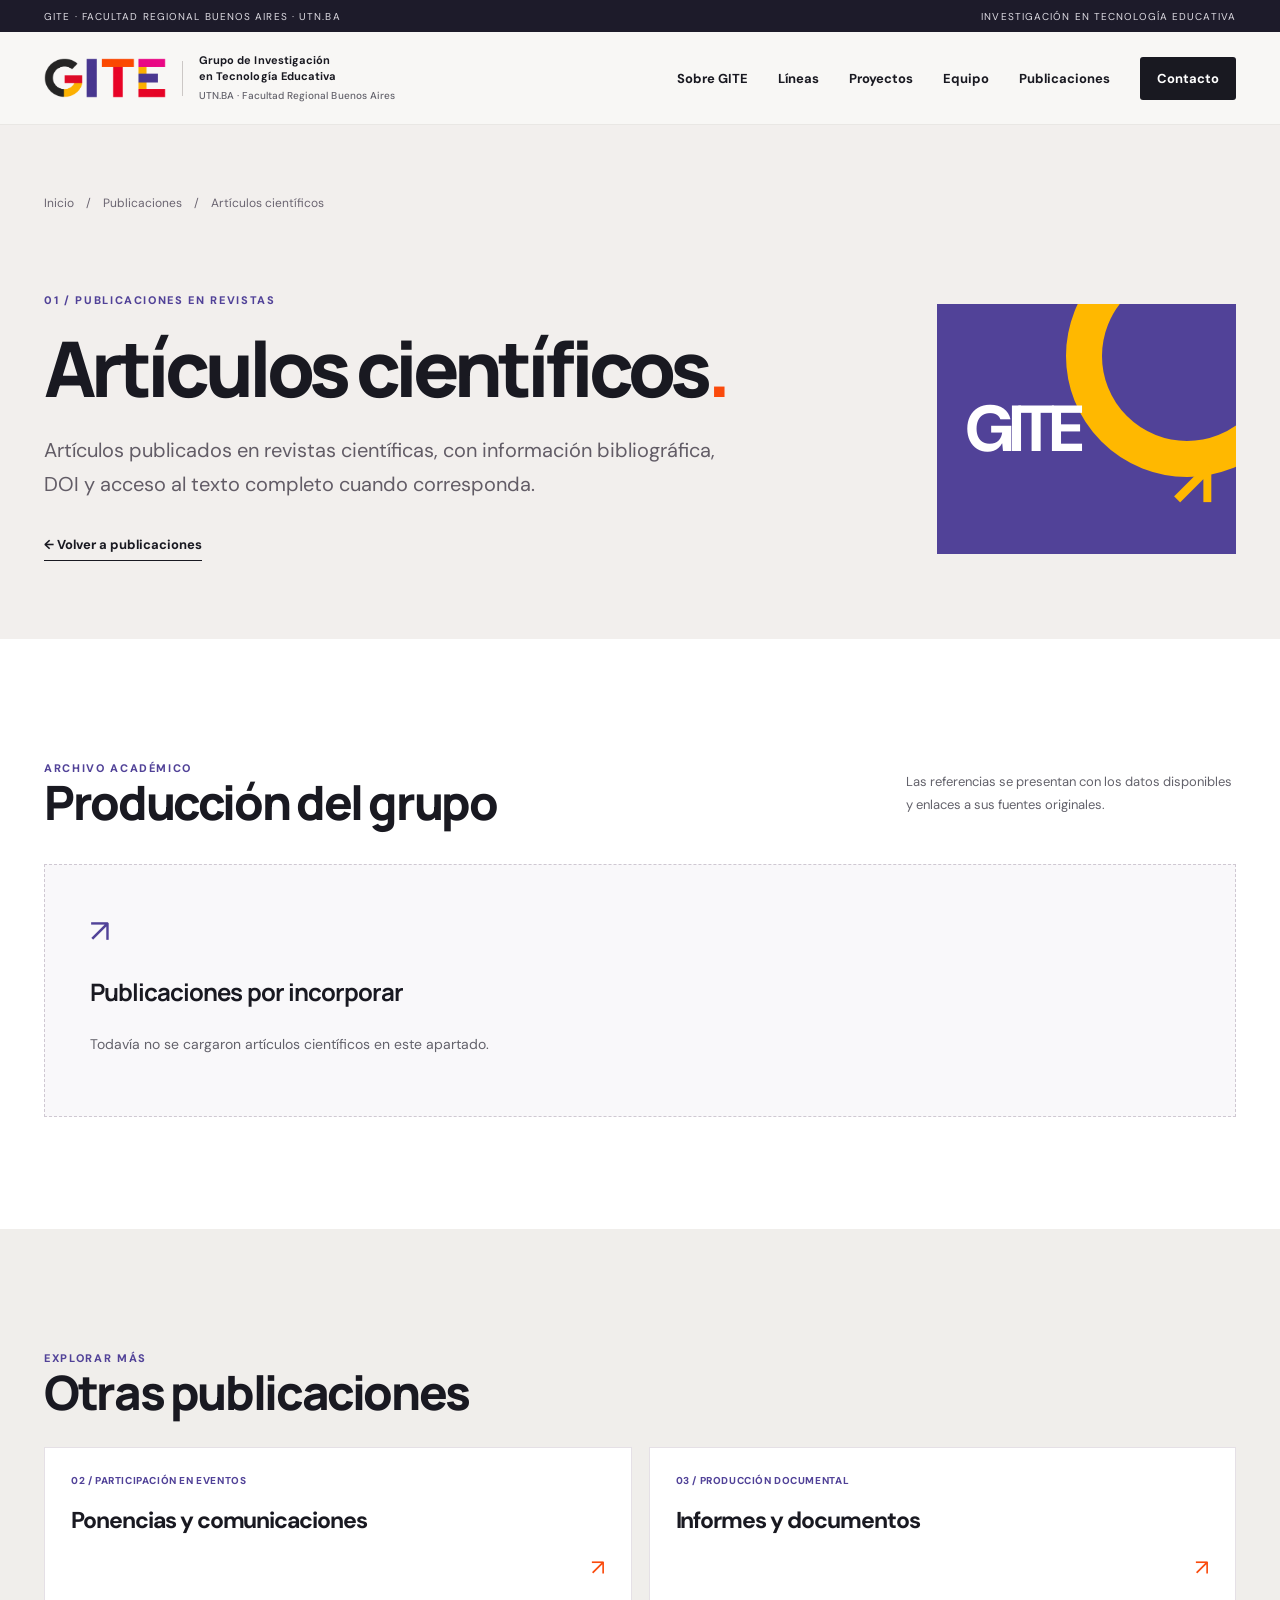
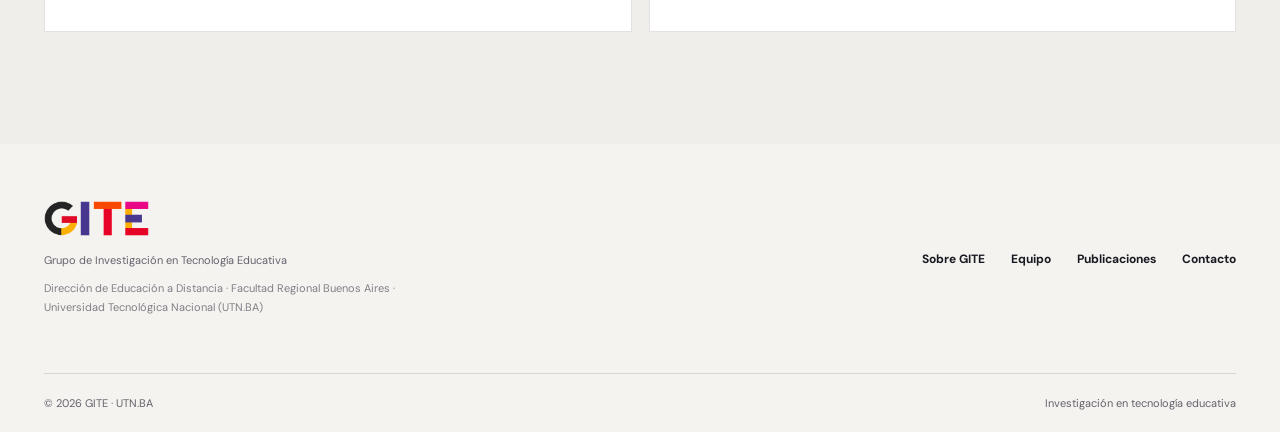
==== articulos-cientificos.html @ fa89d806 "Add files via upload" ====
<!doctype html>
<html lang="es-AR">
<head>
<meta charset="utf-8"><meta name="viewport" content="width=device-width, initial-scale=1">
<meta name="theme-color" content="#f8f7f5">
<meta name="description" content="Artículos publicados en revistas científicas, con información bibliográfica, DOI y acceso al texto completo cuando corresponda.">
<title>Artículos científicos | GITE — UTN.BA</title>
<link rel="icon" href="assets/favicon.svg" type="image/svg+xml">
<link rel="stylesheet" href="styles.css">
<script defer src="publicaciones.js"></script>
<script defer src="script.js"></script>
</head>
<body>
<a class="skip" href="#contenido">Saltar al contenido</a>
<div class="topline"><span>GITE · Facultad Regional Buenos Aires · UTN.BA</span><span>Investigación en tecnología educativa</span></div>
<header class="site-header" id="inicio"><div class="container nav-bar">
<a class="brand" href="index.html" aria-label="GITE, volver al inicio"><img src="assets/gite-logo.png" alt="GITE" width="170" height="60"><span class="brand-divider"></span><span class="brand-caption">Grupo de Investigación<br>en Tecnología Educativa<small>UTN.BA · Facultad Regional Buenos Aires</small></span></a>
<button class="menu-toggle" type="button" aria-controls="site-nav" aria-expanded="false" aria-label="Abrir menú"><span></span><span></span><span></span></button>
<nav class="nav" id="site-nav" aria-label="Navegación principal"><a href="index.html#sobre-gite">Sobre GITE</a><a href="index.html#investigacion">Líneas</a><a href="index.html#proyectos">Proyectos</a><a href="index.html#equipo">Equipo</a><a href="index.html#publicaciones" aria-current="page">Publicaciones</a><a class="nav-cta" href="index.html#contacto">Contacto</a></nav>
</div></header>
<main id="contenido">
<section class="pub-hero section-pad"><div class="container">
<div class="pub-breadcrumb"><a href="index.html">Inicio</a><span aria-hidden="true">/</span><a href="index.html#publicaciones">Publicaciones</a><span aria-hidden="true">/</span><span>Artículos científicos</span></div>
<div class="pub-hero-layout"><div><div class="section-label">01 / PUBLICACIONES EN REVISTAS</div><h1>Artículos científicos<span class="pub-accent">.</span></h1><p class="pub-lead">Artículos publicados en revistas científicas, con información bibliográfica, DOI y acceso al texto completo cuando corresponda.</p><a class="text-link" href="index.html#publicaciones">← Volver a publicaciones</a></div><div class="pub-hero-graphic" aria-hidden="true"><span>GITE</span><span>↗</span></div></div>
</div></section>
<section class="pub-content section-pad" aria-labelledby="pub-results-title"><div class="container">
<div class="pub-content-heading"><div><div class="section-label">ARCHIVO ACADÉMICO</div><h2 id="pub-results-title">Producción del grupo</h2></div><p>Las referencias se presentan con los datos disponibles y enlaces a sus fuentes originales.</p></div>
<div class="pub-record-grid" id="publication-list" data-category="articulos" data-empty="Todavía no se cargaron artículos científicos en este apartado." aria-live="polite"></div>
</div></section>
<section class="pub-other section-pad"><div class="container"><div class="section-label">EXPLORAR MÁS</div><h2>Otras publicaciones</h2><div class="pub-other-grid"><a class="pub-other-card" href="ponencias-comunicaciones.html"><span>02 / PARTICIPACIÓN EN EVENTOS</span><strong>Ponencias y comunicaciones</strong><span aria-hidden="true">↗</span></a><a class="pub-other-card" href="informes-documentos.html"><span>03 / PRODUCCIÓN DOCUMENTAL</span><strong>Informes y documentos</strong><span aria-hidden="true">↗</span></a></div></div></section>
</main>
<footer class="footer"><div class="container"><div class="footer-main"><div class="footer-brand"><a href="index.html"><img src="assets/gite-logo.png" alt="GITE" width="105"></a><p>Grupo de Investigación en Tecnología Educativa</p><p class="footer-institution">Dirección de Educación a Distancia · Facultad Regional Buenos Aires · Universidad Tecnológica Nacional (UTN.BA)</p></div><div class="footer-links"><a href="index.html#sobre-gite">Sobre GITE</a><a href="index.html#equipo">Equipo</a><a href="index.html#publicaciones">Publicaciones</a><a href="index.html#contacto">Contacto</a></div></div><div class="footer-bottom"><span>© <span id="year"></span> GITE · UTN.BA</span><span>Investigación en tecnología educativa</span></div></div></footer>
</body></html>
---- styles.css ----
@import url('https://fonts.googleapis.com/css2?family=DM+Sans:wght@400;500;600;700&family=Manrope:wght@400;500;600;700;800&display=swap');
:root{--ink:#191921;--muted:#63626b;--off:#f8f7f5;--white:#fff;--violet:#514298;--pink:#ec0078;--orange:#fa4a0c;--yellow:#ffb800;--night:#1d1b2a;--border:#dedbd8}*{box-sizing:border-box}html{scroll-behavior:smooth;scroll-padding-top:105px}body{margin:0;color:var(--ink);background:var(--off);font-family:'DM Sans',Arial,sans-serif;-webkit-font-smoothing:antialiased}a{color:inherit;text-decoration:none}button,input,textarea,select{font:inherit}button,a,input,textarea,select{-webkit-tap-highlight-color:transparent}a:focus-visible,button:focus-visible,input:focus-visible,select:focus-visible,textarea:focus-visible{outline:3px solid var(--pink);outline-offset:4px}.container{width:min(1200px,calc(100% - 88px));margin:auto}.section-pad{padding:112px 0}.topline{min-height:32px;display:flex;align-items:center;justify-content:space-between;background:var(--night);color:#dedce3;padding:0 max(44px,calc((100vw - 1200px)/2));font-size:10px;letter-spacing:.11em;text-transform:uppercase}.site-header{position:sticky;top:0;z-index:20;background:rgba(248,247,245,.97);border-bottom:1px solid #e9e7e4;backdrop-filter:blur(16px)}.nav-bar{height:92px;display:flex;align-items:center;justify-content:space-between;gap:20px}.brand{display:flex;align-items:center;gap:16px;flex-shrink:0}.brand img{width:122px;height:auto;display:block}.brand-divider{height:35px;width:1px;background:#ccc8c6}.brand-caption{font-weight:700;font-size:11px;line-height:1.4;letter-spacing:.005em}.nav{display:flex;gap:30px;align-items:center}.nav>a{font-size:13px;font-weight:700;transition:color .2s}.nav>a:hover{color:var(--violet)}.nav .nav-cta{background:var(--ink);color:white;border-radius:3px;padding:13px 17px}.nav .nav-cta:hover{color:white;background:var(--violet)}.menu-toggle{display:none}.skip{position:absolute;left:10px;top:-60px;background:white;z-index:50;padding:12px}.skip:focus{top:10px}.hero{padding-top:85px;padding-bottom:100px}.hero-layout{display:grid;grid-template-columns:1.12fr .88fr;align-items:center;gap:65px}.eyebrow,.section-label{font-size:11px;letter-spacing:.15em;font-weight:800;color:var(--violet)}.eyebrow{display:flex;align-items:center;gap:12px}.eyebrow-line{display:inline-block;height:2px;width:26px;background:var(--orange)}h1,h2,h3,p{margin-top:0}h1,h2,h3{font-family:Manrope,Arial,sans-serif}h1{font-size:clamp(43px,4.7vw,72px);line-height:1.09;letter-spacing:-.065em;font-weight:800;margin:29px 0 27px}h1 em{color:var(--violet);font-style:normal}h2{font-size:clamp(37px,4vw,59px);line-height:1.14;letter-spacing:-.055em;margin:0;font-weight:800}h2 span{color:var(--violet)}.hero-lead{color:#595865;font-size:17px;line-height:1.85;max-width:570px}.hero-actions{display:flex;align-items:center;gap:26px;margin-top:35px;flex-wrap:wrap}.btn{border:0;display:inline-flex;align-items:center;justify-content:space-between;gap:25px;padding:17px 21px;font-weight:700;font-size:13px;cursor:pointer;border-radius:3px;transition:transform .2s,background .2s}.btn:hover{transform:translateY(-2px)}.btn-dark{background:var(--ink);color:white}.btn-dark:hover{background:var(--violet)}.btn-light{background:var(--yellow);color:var(--night)}.btn-light:hover{background:#ffd15b}.text-link{font-weight:700;font-size:13px;border-bottom:1px solid var(--ink);padding-bottom:7px}.text-link span{margin-left:12px}.hero-bottom{margin-top:75px;font-size:11px;color:var(--muted);display:flex;align-items:center;gap:9px}.mini-dot{width:7px;height:7px;border-radius:100%;background:var(--pink)}.hero-visual{min-height:490px;overflow:hidden;position:relative;background:#272337;color:white;border-radius:2px}.visual-grid{position:absolute;inset:0;background-image:linear-gradient(#ffffff12 1px,transparent 1px),linear-gradient(90deg,#ffffff12 1px,transparent 1px);background-size:48px 48px;mask-image:linear-gradient(to bottom,black,transparent)}.visual-title{position:absolute;top:55px;left:48px;z-index:3;font:800 clamp(31px,3vw,44px)/1.16 Manrope;letter-spacing:-.055em}.visual-title span{color:var(--yellow)}.shape{position:absolute}.shape-one{width:295px;height:295px;border:65px solid var(--violet);border-right-color:var(--pink);border-bottom-color:var(--orange);border-radius:50%;right:-64px;bottom:38px;transform:rotate(-25deg)}.shape-two{height:135px;width:135px;background:var(--yellow);left:65px;bottom:77px;transform:rotate(45deg)}.shape-three{height:130px;width:130px;background:var(--orange);left:135px;bottom:40px;mix-blend-mode:multiply;border-radius:50%}.visual-bottom{position:absolute;bottom:22px;left:35px;right:35px;display:flex;justify-content:space-between;font-size:10px;letter-spacing:.1em;color:#d4cfdf}.ticker{background:var(--yellow);padding:24px 0;overflow:hidden}.ticker-inner{width:max-content;min-width:100%;display:flex;justify-content:space-around;align-items:center;gap:34px;padding:0 35px;font:800 13px Manrope;letter-spacing:.035em}.ticker-inner i{font-size:20px;font-style:normal;color:var(--pink)}.section-intro{display:grid;grid-template-columns:1fr 2fr;gap:60px;margin-bottom:57px}.section-intro p{margin:25px 0 0;max-width:660px;line-height:1.9;color:var(--muted);font-size:16px}.section-label{padding-top:10px}.principles{display:grid;grid-template-columns:repeat(3,1fr);gap:20px}.principle{background:white;min-height:300px;padding:33px;border:1px solid #e8e5e2;position:relative}.principle-no{font-size:11px;color:#918f99;position:absolute;right:30px;top:34px}.principle-icon{font:700 36px Manrope;margin:12px 0 35px}.purple{color:var(--violet)}.orange{color:var(--orange)}.pink{color:var(--pink)}.principle h3{font-size:23px;letter-spacing:-.035em;margin-bottom:12px}.principle p{line-height:1.75;color:var(--muted);font-size:14px;margin:0}.research{background:var(--night);color:#fff}.research-top{display:flex;justify-content:space-between;align-items:end;gap:50px;margin-bottom:56px}.research-top h2 em,.contact h2 em{color:var(--yellow);font-style:normal}.research-top p{color:#b8b5c6;max-width:345px;line-height:1.8;margin:0}.section-label.light{color:#e6abff;margin-bottom:22px}.research-item{display:grid;grid-template-columns:75px 1fr 28px;gap:20px;align-items:start;border-top:1px solid #504b60;padding:30px 0}.research-item:last-child{border-bottom:1px solid #504b60}.research-index{color:var(--yellow);font-size:12px;font-weight:700;padding-top:9px}.research-item h3{font-size:25px;letter-spacing:-.035em;margin-bottom:10px}.research-item p{max-width:750px;color:#bbb8c7;line-height:1.75;margin:0;font-size:14px}.research-mark{color:var(--yellow);font-size:22px}.research-note{font-size:12px;line-height:1.7;color:#9e9aac;margin:25px 0 0}.services{display:grid;grid-template-columns:repeat(2,1fr);gap:18px}.service-card{min-height:320px;background:white;border:1px solid #e9e5e3;padding:35px;display:flex;flex-direction:column;transition:transform .2s,border-color .2s}.service-card:hover{transform:translateY(-4px);border-color:var(--violet)}.service-top{display:flex;justify-content:space-between;color:var(--violet);font-size:11px;letter-spacing:.1em;font-weight:800}.service-top span:last-child{font-size:21px}.service-card h3{margin:40px 0 12px;max-width:440px;font-size:27px;line-height:1.25;letter-spacing:-.04em}.service-card p{line-height:1.7;color:var(--muted);font-size:14px;max-width:475px}.tag-list{display:flex;gap:7px;flex-wrap:wrap;margin-top:auto;padding-top:10px}.tag-list span{background:#f2f0ef;padding:8px 10px;font-size:11px;color:#5c5963}.manifesto{background:var(--yellow);padding:75px 0}.manifesto-layout{display:grid;grid-template-columns:180px 1fr;gap:35px;align-items:center}.manifesto-symbol{font-size:150px;line-height:1;color:var(--pink)}.manifesto p{font:600 clamp(26px,3vw,45px)/1.3 Manrope;letter-spacing:-.04em;margin:0;max-width:850px}.manifesto strong{color:var(--violet)}.perspectives{background:white}.insight-grid{display:grid;grid-template-columns:repeat(3,1fr);gap:25px}.insight-card{border-top:1px solid #d9d5d1;padding-top:19px}.insight-category{font-size:11px;font-weight:800;letter-spacing:.07em;color:var(--violet)}.insight-art{height:185px;margin:20px 0 25px;overflow:hidden;display:flex;align-items:center;justify-content:center;position:relative}.insight-art span{font:800 85px/1 Manrope;letter-spacing:-.08em;z-index:2}.art-1{background:#e9e4fb;color:var(--violet)}.art-1:before{content:'';position:absolute;width:160px;height:160px;border:40px solid #ffb800;border-radius:50%;right:-45px;top:-60px}.art-2{background:#ffe2d7;color:var(--orange)}.art-2:before{content:'';position:absolute;width:250px;height:60px;background:var(--pink);transform:rotate(-33deg);right:-50px;bottom:10px}.art-3{background:#eee9f7;color:var(--pink)}.art-3:before{content:'';position:absolute;width:170px;height:170px;border:22px dotted var(--violet);border-radius:50%;left:15px}.insight-card h3{font-size:21px;line-height:1.35;letter-spacing:-.035em;min-height:58px}.insight-card p{color:var(--muted);font-size:14px;line-height:1.7}.editor-note{color:#87818a;font-size:11px;margin:30px 0 0;line-height:1.6}.contact{background:var(--violet);color:white}.contact-layout{display:grid;grid-template-columns:1fr 1fr;gap:75px}.contact h2{font-size:clamp(36px,3.9vw,57px)}.contact-layout>div>p{font-size:16px;line-height:1.85;color:#e1daef;max-width:480px;margin-top:28px}.contact-mini{margin-top:85px;color:#d6caea;font-size:12px}.contact-form{background:#ffffff0d;border:1px solid #ffffff30;padding:34px;display:flex;flex-direction:column;gap:19px}.contact-form label{display:flex;flex-direction:column;gap:9px;font-size:12px;font-weight:700}.form-row{display:grid;grid-template-columns:1fr 1fr;gap:15px}.contact-form input,.contact-form textarea,.contact-form select{background:#fff;color:var(--night);border:0;border-radius:2px;width:100%;padding:14px;font-size:13px;outline-offset:3px}.contact-form input::placeholder,.contact-form textarea::placeholder{color:#807d88}.contact-form textarea{resize:vertical}.contact-form .btn{align-self:start;margin-top:5px}.form-hint{font-size:11px;color:#d6cbea;line-height:1.6;margin:0}.footer{background:#f5f3f0}.footer-main{display:flex;justify-content:space-between;align-items:center;padding:57px 0;border-bottom:1px solid #dad6d2}.footer-brand img{width:105px;height:auto}.footer-brand p{font-size:11px;color:var(--muted);margin:12px 0 0}.footer-links{display:flex;gap:26px;font-size:12px;font-weight:700}.footer-links a:hover,.footer-bottom a:hover{color:var(--violet)}.footer-bottom{display:flex;justify-content:space-between;gap:15px;padding:22px 0;font-size:11px;color:var(--muted)}.reveal{opacity:0;transform:translateY(20px);transition:opacity .65s ease,transform .65s ease}.reveal.visible{opacity:1;transform:none}@media(prefers-reduced-motion:reduce){html{scroll-behavior:auto}.reveal{opacity:1;transform:none;transition:none}.btn,.service-card{transition:none}}@media(max-width:1000px){.container{width:min(100% - 48px,1200px)}.topline{padding-left:24px;padding-right:24px}.nav{gap:16px}.nav>a{font-size:12px}.hero-layout{gap:32px}.hero-visual{min-height:420px}.hero-bottom{margin-top:40px}.section-intro{grid-template-columns:1fr 2fr;gap:20px}.contact-layout{gap:35px}}@media(max-width:760px){.container{width:calc(100% - 36px)}.topline{padding:8px 18px;min-height:29px}.topline span:last-child{display:none}.nav-bar{height:75px}.brand img{width:102px}.brand-caption{font-size:10px}.brand-divider{height:29px}.menu-toggle{display:flex;flex-direction:column;gap:5px;background:transparent;border:0;padding:12px;cursor:pointer}.menu-toggle span{height:2px;width:23px;background:var(--ink)}.nav{display:none;position:absolute;top:75px;left:0;right:0;background:var(--off);border-bottom:1px solid var(--border);flex-direction:column;align-items:stretch;gap:0;padding:12px 18px 24px;box-shadow:0 16px 25px #0000000d}.nav.open{display:flex}.nav a{padding:15px;font-size:14px}.nav .nav-cta{text-align:center;margin-top:12px}.section-pad{padding:70px 0}.hero{padding-top:59px}.hero-layout,.section-intro,.contact-layout{grid-template-columns:1fr}.hero-layout{gap:40px}h1{font-size:clamp(42px,9vw,64px)}.hero-lead{font-size:16px}.hero-visual{min-height:350px}.visual-title{top:36px;left:30px;font-size:34px}.shape-one{width:230px;height:230px;border-width:48px;bottom:24px}.shape-two{width:100px;height:100px;bottom:66px}.shape-three{height:110px;width:110px;left:95px}.hero-bottom{margin-top:37px}.section-intro{gap:20px;margin-bottom:35px}.section-intro p{margin-top:20px}.principles,.insight-grid{grid-template-columns:1fr}.principle{min-height:250px}.research-top{display:block}.research-top p{margin-top:24px}.research-item{grid-template-columns:35px 1fr 19px;gap:12px;padding:25px 0}.research-item h3{font-size:21px}.services{grid-template-columns:1fr}.service-card{min-height:290px}.manifesto{padding:60px 0}.manifesto-layout{grid-template-columns:1fr;gap:4px}.manifesto-symbol{font-size:85px}.insight-grid{gap:35px}.insight-art{height:220px}.insight-card h3{min-height:auto}.contact-mini{margin-top:32px}.footer-main{align-items:start;gap:30px;flex-direction:column}.footer-links{flex-wrap:wrap;gap:16px}.ticker-inner{font-size:11px;gap:19px}.form-row{grid-template-columns:1fr}}@media(max-width:390px){.brand-caption{display:none}.brand-divider{display:none}.hero-actions{align-items:flex-start;flex-direction:column}.hero-visual{min-height:300px}.visual-title{font-size:28px}.contact-form{padding:22px}.footer-bottom{flex-direction:column}}

/* Equipo GITE */
.team{background:#f0eeeb}.team-grid{display:grid;grid-template-columns:repeat(3,minmax(0,1fr));gap:24px;align-items:stretch}.team-card{background:#fff;border:1px solid #e4e0dd;overflow:hidden;display:flex;flex-direction:column;transition:transform .2s,border-color .2s}.team-card:hover{transform:translateY(-4px);border-color:var(--violet)}.team-photo{width:100%;aspect-ratio:5/4;background:#e5e0ed;overflow:hidden}.team-photo img{width:100%;height:100%;object-fit:cover;display:block}.team-card-body{padding:28px;display:flex;flex-direction:column;flex:1}.team-role{font-size:11px;font-weight:800;letter-spacing:.07em;text-transform:uppercase;color:var(--violet);margin-bottom:14px;line-height:1.5}.team-card h3{font-size:25px;letter-spacing:-.045em;line-height:1.2;margin-bottom:14px}.team-bio{color:var(--muted);font-size:14px;line-height:1.75;margin-bottom:24px}.team-areas{margin-top:auto;display:flex;flex-wrap:wrap;gap:7px}.team-areas span{font-size:11px;background:#f2f0f6;color:#514298;padding:7px 9px}.team-links{display:flex;flex-wrap:wrap;gap:18px;padding-top:20px;font-size:12px;font-weight:700}.team-links a{text-decoration:underline;text-underline-offset:4px}.team-links a:hover{color:var(--violet)}.team-footnote{margin:23px 0 0;font-size:12px;color:#726e74;line-height:1.7}.team-footnote code{font-size:12px;color:#514298}@media(max-width:1000px){.team-grid{grid-template-columns:repeat(2,minmax(0,1fr))}}@media(max-width:760px){.team-grid{grid-template-columns:1fr}.team-photo{aspect-ratio:5/3}.team-card-body{padding:24px}}

/* Identidad institucional — UTN.BA */
.brand-caption small{display:block;color:var(--muted);font-size:10px;font-weight:500;margin-top:5px;line-height:1.4}.about-institution{background:#fff;border-bottom:1px solid #e9e5e3}.about-institution .section-intro{margin-bottom:0}.about-institution .section-intro p{margin-top:21px}.about-institution strong{color:var(--ink);font-weight:700}.institution-tags{display:flex;gap:9px;flex-wrap:wrap;margin-top:27px}.institution-tags span{padding:9px 12px;border:1px solid #dad6df;background:#f8f7fb;font-size:11px;color:#514298;font-weight:700}.footer-institution{font-size:12px;line-height:1.7;opacity:.8;max-width:410px}.footer-brand .footer-institution{margin-top:12px}
@media(max-width:1150px){.nav{gap:15px}.brand-caption small{max-width:175px}}
@media(max-width:760px){.brand-caption small{display:none}}

/* Navegación y páginas de publicaciones */
.publication-card-link{display:block;color:inherit;text-decoration:none}.publication-card-link:hover h3,.publication-card-link:focus-visible h3{color:var(--violet)}.publication-card-cta{display:inline-flex;margin-top:12px;font-weight:800;font-size:12px;letter-spacing:.01em;color:var(--violet);text-decoration:underline;text-underline-offset:5px}.publication-card-cta:hover{color:var(--pink)}
.pub-hero{background:#f2efed;padding-top:70px;padding-bottom:85px}.pub-breadcrumb{display:flex;gap:12px;flex-wrap:wrap;align-items:center;font-size:12px;color:#6a6470;margin-bottom:72px}.pub-breadcrumb a:hover{color:var(--violet);text-decoration:underline}.pub-hero-layout{display:grid;grid-template-columns:minmax(0,1.7fr) minmax(210px,0.6fr);gap:45px;align-items:end}.pub-hero h1{font-size:clamp(44px,6vw,83px);line-height:1.06;max-width:810px;letter-spacing:-.065em;margin:20px 0 25px}.pub-accent{color:var(--orange)}.pub-lead{font-size:clamp(16px,1.65vw,20px);line-height:1.7;max-width:700px;color:#625c66;margin-bottom:32px}.pub-hero-graphic{height:250px;display:flex;align-items:center;justify-content:space-between;padding:28px;overflow:hidden;background:var(--violet);color:#fff;font-weight:800;letter-spacing:-.08em;font-size:65px;position:relative}.pub-hero-graphic:before{content:'';position:absolute;border:36px solid var(--yellow);width:170px;height:170px;border-radius:50%;right:-72px;top:-69px}.pub-hero-graphic span{position:relative;z-index:1}.pub-hero-graphic span:last-child{align-self:flex-end;color:var(--yellow)}.pub-content{background:#fff;min-height:360px}.pub-content-heading{display:flex;justify-content:space-between;align-items:end;gap:30px;margin-bottom:35px}.pub-content-heading h2,.pub-other h2{font-size:clamp(32px,3.7vw,48px);letter-spacing:-.05em}.pub-content-heading p{color:var(--muted);font-size:13px;line-height:1.8;max-width:330px}.pub-record-grid{display:grid;grid-template-columns:repeat(2,minmax(0,1fr));gap:20px}.pub-empty{border:1px dashed #cfc8d2;background:#f9f8fa;padding:45px;grid-column:1/-1;min-height:230px}.pub-empty-mark{display:block;font-size:32px;color:var(--violet);margin-bottom:23px}.pub-empty h3{font-size:24px;letter-spacing:-.04em}.pub-empty p{font-size:14px;color:var(--muted);line-height:1.75}.pub-entry{border:1px solid #e6e2e7;padding:34px;display:flex;flex-direction:column;gap:13px}.pub-entry-kicker{color:var(--violet);font-size:11px;font-weight:800;letter-spacing:.09em}.pub-entry h3{font-size:24px;line-height:1.3;letter-spacing:-.04em}.pub-entry-authors{font-weight:700;font-size:13px}.pub-entry-reference{font-size:13px;color:#635d68;line-height:1.7}.pub-entry-summary{font-size:13px;color:var(--muted);line-height:1.8}.pub-entry-link{font-size:12px;font-weight:800;color:var(--violet);margin-top:auto;padding-top:16px;text-decoration:underline;text-underline-offset:4px}.pub-other{background:#f0eeeb}.pub-other-grid{display:grid;grid-template-columns:repeat(2,minmax(0,1fr));gap:17px;margin-top:28px}.pub-other-card{background:#fff;border:1px solid #e5e0e6;min-height:185px;padding:26px;display:flex;flex-direction:column;gap:18px;transition:border-color .2s}.pub-other-card:hover{border-color:var(--violet)}.pub-other-card span:first-child{font-size:10px;color:var(--violet);font-weight:800;letter-spacing:.06em}.pub-other-card strong{font-size:23px;letter-spacing:-.045em}.pub-other-card span:last-child{align-self:flex-end;font-size:22px;color:var(--orange)}
@media(max-width:760px){.pub-hero{padding-top:45px;padding-bottom:60px}.pub-breadcrumb{margin-bottom:36px}.pub-hero-layout{grid-template-columns:1fr}.pub-hero-graphic{height:150px;font-size:50px}.pub-content-heading{display:block}.pub-record-grid,.pub-other-grid{grid-template-columns:1fr}.pub-empty{padding:28px}.pub-entry{padding:25px}}
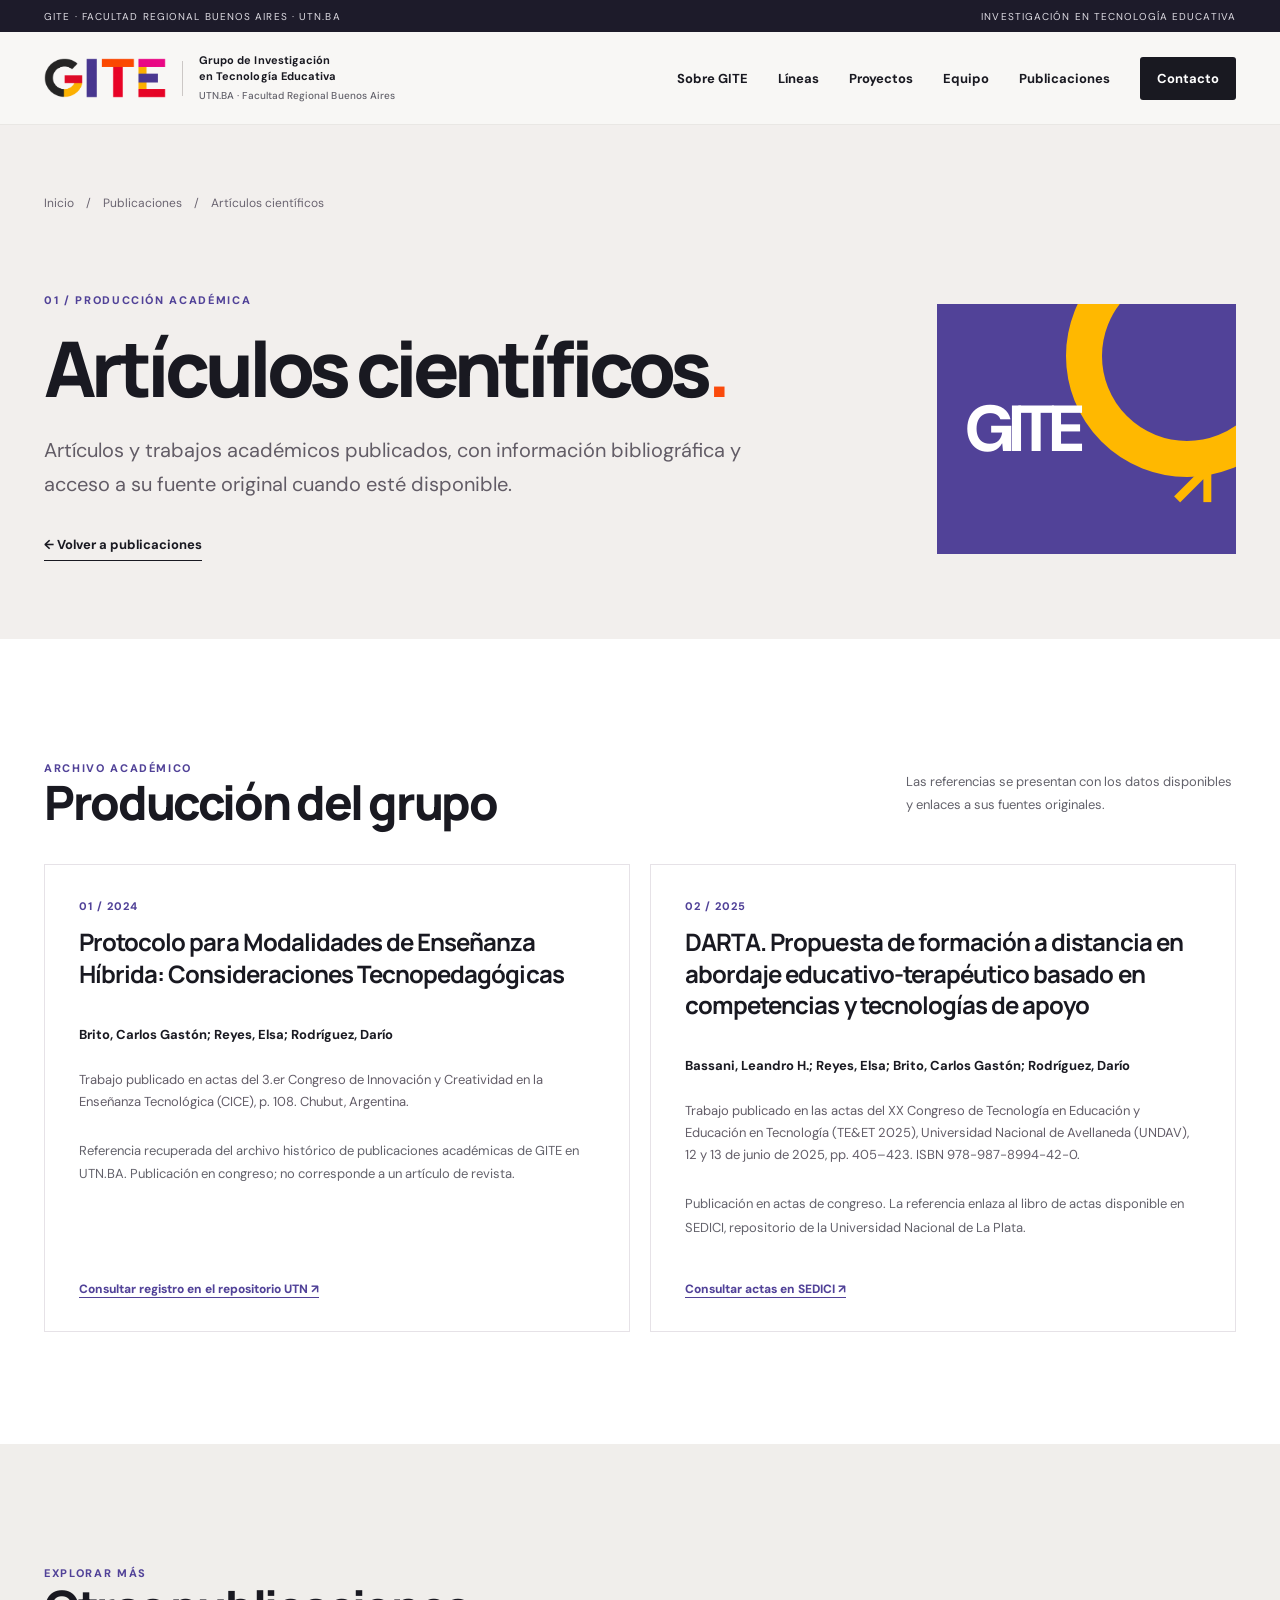
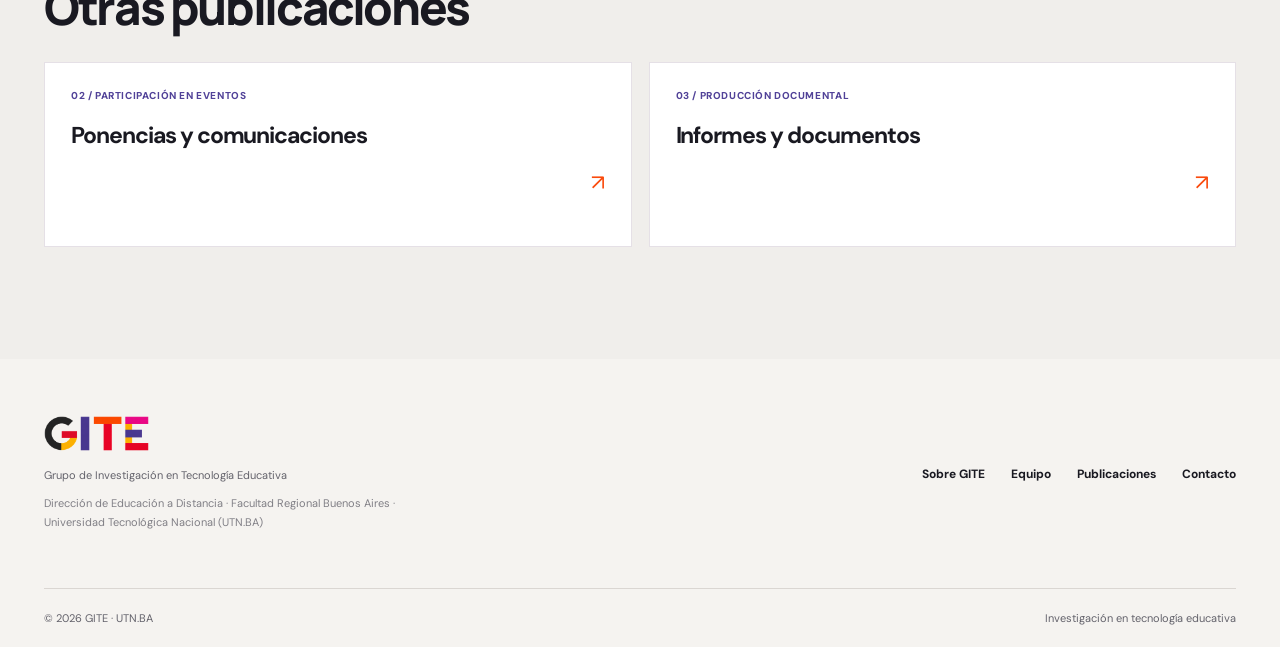
==== commit 11044d9e: "Add files via upload" ====
--- a/articulos-cientificos.html
+++ b/articulos-cientificos.html
@@ -3,7 +3,7 @@
 <head>
 <meta charset="utf-8"><meta name="viewport" content="width=device-width, initial-scale=1">
 <meta name="theme-color" content="#f8f7f5">
-<meta name="description" content="Artículos publicados en revistas científicas, con información bibliográfica, DOI y acceso al texto completo cuando corresponda.">
+<meta name="description" content="Artículos y trabajos académicos publicados, con información bibliográfica y acceso a su fuente original cuando esté disponible.">
 <title>Artículos científicos | GITE — UTN.BA</title>
 <link rel="icon" href="assets/favicon.svg" type="image/svg+xml">
 <link rel="stylesheet" href="styles.css">
@@ -21,11 +21,11 @@
 <main id="contenido">
 <section class="pub-hero section-pad"><div class="container">
 <div class="pub-breadcrumb"><a href="index.html">Inicio</a><span aria-hidden="true">/</span><a href="index.html#publicaciones">Publicaciones</a><span aria-hidden="true">/</span><span>Artículos científicos</span></div>
-<div class="pub-hero-layout"><div><div class="section-label">01 / PUBLICACIONES EN REVISTAS</div><h1>Artículos científicos<span class="pub-accent">.</span></h1><p class="pub-lead">Artículos publicados en revistas científicas, con información bibliográfica, DOI y acceso al texto completo cuando corresponda.</p><a class="text-link" href="index.html#publicaciones">← Volver a publicaciones</a></div><div class="pub-hero-graphic" aria-hidden="true"><span>GITE</span><span>↗</span></div></div>
+<div class="pub-hero-layout"><div><div class="section-label">01 / PRODUCCIÓN ACADÉMICA</div><h1>Artículos científicos<span class="pub-accent">.</span></h1><p class="pub-lead">Artículos y trabajos académicos publicados, con información bibliográfica y acceso a su fuente original cuando esté disponible.</p><a class="text-link" href="index.html#publicaciones">← Volver a publicaciones</a></div><div class="pub-hero-graphic" aria-hidden="true"><span>GITE</span><span>↗</span></div></div>
 </div></section>
 <section class="pub-content section-pad" aria-labelledby="pub-results-title"><div class="container">
 <div class="pub-content-heading"><div><div class="section-label">ARCHIVO ACADÉMICO</div><h2 id="pub-results-title">Producción del grupo</h2></div><p>Las referencias se presentan con los datos disponibles y enlaces a sus fuentes originales.</p></div>
-<div class="pub-record-grid" id="publication-list" data-category="articulos" data-empty="Todavía no se cargaron artículos científicos en este apartado." aria-live="polite"></div>
+<div class="pub-record-grid" id="publication-list" data-category="articulos" data-empty="Todavía no se cargaron referencias en este apartado." aria-live="polite"></div>
 </div></section>
 <section class="pub-other section-pad"><div class="container"><div class="section-label">EXPLORAR MÁS</div><h2>Otras publicaciones</h2><div class="pub-other-grid"><a class="pub-other-card" href="ponencias-comunicaciones.html"><span>02 / PARTICIPACIÓN EN EVENTOS</span><strong>Ponencias y comunicaciones</strong><span aria-hidden="true">↗</span></a><a class="pub-other-card" href="informes-documentos.html"><span>03 / PRODUCCIÓN DOCUMENTAL</span><strong>Informes y documentos</strong><span aria-hidden="true">↗</span></a></div></div></section>
 </main>
